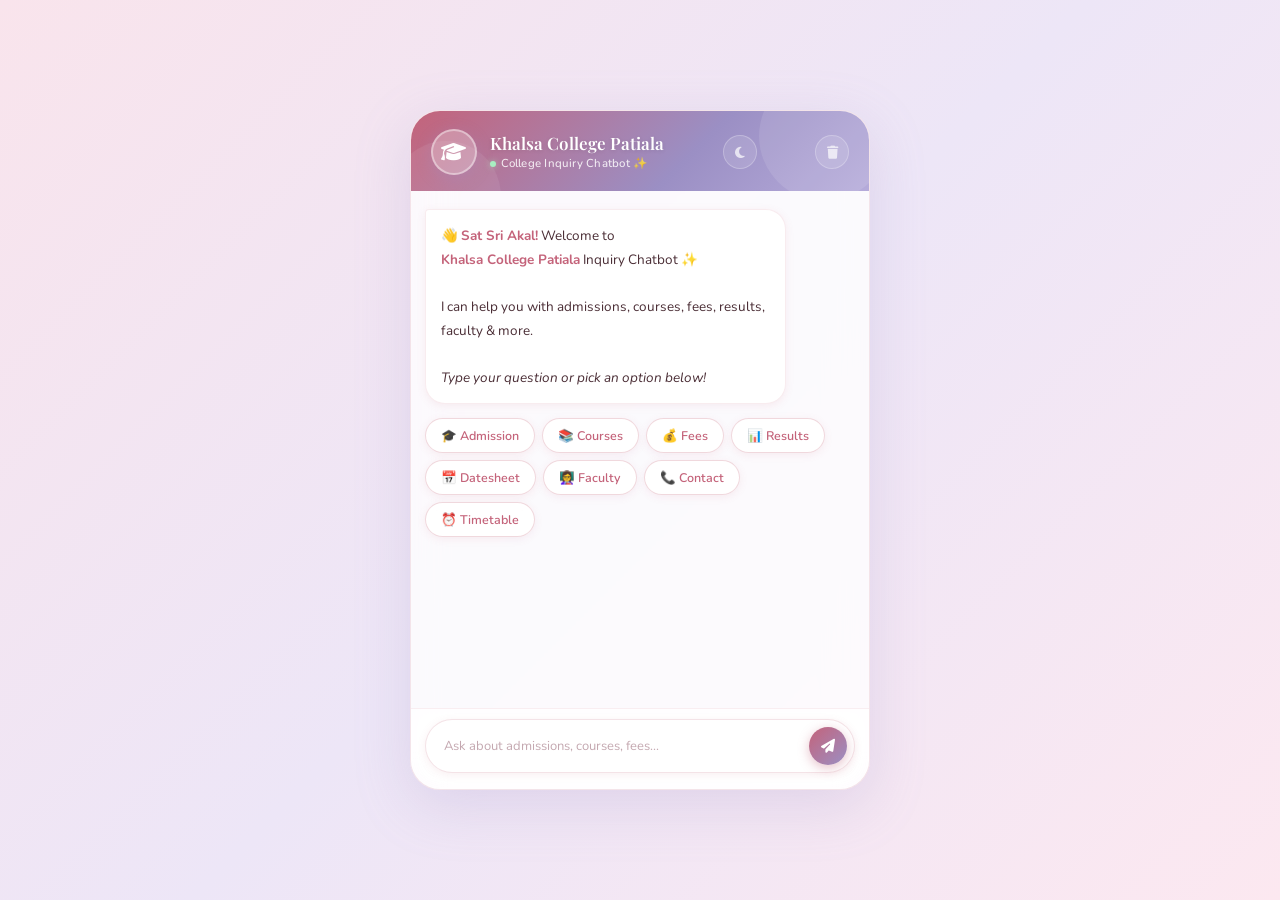
==== index.html @ 24ce04dc "Add files via upload" ====
<!DOCTYPE html>
<html lang="en">
<head>
    <meta charset="UTF-8">
    <meta name="viewport" content="width=device-width, initial-scale=1.0">
    <title>Khalsa College Patiala - Inquiry Chatbot</title>
    <link href="https://cdnjs.cloudflare.com/ajax/libs/font-awesome/6.4.0/css/all.min.css" rel="stylesheet">
    <link rel="stylesheet" href="style.css">
</head>
<body>

    <div class="chat-container" id="chatContainer">

        <!-- Header -->
        <div class="chat-header">
            <div class="header-content">
                <div class="header-icon-wrap">
                    <i class="fas fa-graduation-cap"></i>
                </div>
                <div>
                    <h1>Khalsa College Patiala</h1>
                    <p>College Inquiry Chatbot ✨</p>
                </div>
            </div>
            <button class="clear-btn" onclick="clearChat()" title="Clear Chat">
                <i class="fas fa-trash"></i>
            </button>
        </div>

        <!-- Messages -->
        <div class="chat-messages" id="chatMessages"></div>

        <!-- Input -->
        <div class="chat-input-container">
            <div class="input-wrapper">
                <input
                    type="text"
                    class="chat-input"
                    id="chatInput"
                    placeholder="Ask about admissions, courses, fees..."
                    onkeypress="handleKeyPress(event)"
                    autocomplete="off"
                />
                <button class="send-btn" onclick="sendMessage()">
                    <i class="fas fa-paper-plane"></i>
                </button>
            </div>
        </div>

    </div>

    <script src="script.js"></script>
</body>
</html>
---- style.css ----
/* ============================================================
   Khalsa College Patiala — Inquiry Chatbot
   Theme: Soft Bloom · Rose Gold × Lavender × Blush
   style.css
   ============================================================ */

@import url('https://fonts.googleapis.com/css2?family=Playfair+Display:wght@400;500;600&family=Nunito:wght@300;400;500;600;700&display=swap');

*, *::before, *::after {
    box-sizing: border-box;
    margin: 0;
    padding: 0;
}

:root {
    --rose:          #C4637A;
    --rose-mid:      #D4788E;
    --rose-light:    #E8A0B0;
    --rose-pale:     #F7D6DF;
    --lavender:      #9B8FC4;
    --lavender-mid:  #B5ABDA;
    --lavender-pale: #EDE9F7;
    --blush:         #FDF0F3;
    --blush-mid:     #FAE2E8;
    --blush-dark:    #F2CDD5;
    --white:         #FFFFFF;
    --text-main:     #4A2D35;
    --text-muted:    #9A7A84;
    --text-light:    #C4A8B0;

    --radius-sm:   8px;
    --radius-md:   14px;
    --radius-lg:   20px;
    --radius-xl:   30px;
    --radius-pill: 999px;

    --shadow-sm:   0 2px 8px rgba(196,99,122,0.10);
    --shadow-md:   0 6px 24px rgba(196,99,122,0.16);
    --shadow-lg:   0 16px 56px rgba(155,143,196,0.22);

    --font-serif: 'Playfair Display', Georgia, serif;
    --font-sans:  'Nunito', system-ui, sans-serif;
    --transition: all 0.22s cubic-bezier(0.4, 0, 0.2, 1);
}

/* ── Body & Background ── */
html, body {
    height: 100%;
    font-family: var(--font-sans);
    background: linear-gradient(135deg, #F9E4EC 0%, #EDE6F7 50%, #FCE8F0 100%);
    background-attachment: fixed;
    display: flex;
    align-items: center;
    justify-content: center;
    min-height: 100vh;
    padding: 16px;
}

/* ── Chat Container ── */
.chat-container {
    width: 100%;
    max-width: 460px;
    height: 680px;
    max-height: 94vh;
    background: rgba(255,255,255,0.78);
    backdrop-filter: blur(20px);
    -webkit-backdrop-filter: blur(20px);
    border-radius: var(--radius-xl);
    border: 1.5px solid rgba(196,99,122,0.15);
    box-shadow: var(--shadow-lg), inset 0 1px 0 rgba(255,255,255,0.9);
    display: flex;
    flex-direction: column;
    overflow: hidden;
    position: relative;
    z-index: 1;
}

/* ── Header ── */
.chat-header {
    background: linear-gradient(135deg, #C4637A 0%, #9B8FC4 60%, #B5ABDA 100%);
    padding: 18px 20px 16px;
    display: flex;
    align-items: center;
    justify-content: space-between;
    flex-shrink: 0;
    position: relative;
    overflow: hidden;
}

.chat-header::before {
    content: '';
    position: absolute;
    top: -40px; right: -20px;
    width: 130px; height: 130px;
    border-radius: 50%;
    background: rgba(255,255,255,0.10);
    pointer-events: none;
}

.chat-header::after {
    content: '';
    position: absolute;
    bottom: -60px; left: -20px;
    width: 110px; height: 110px;
    border-radius: 50%;
    background: rgba(255,255,255,0.07);
    pointer-events: none;
}

.header-content {
    display: flex;
    align-items: center;
    gap: 13px;
    position: relative;
    z-index: 1;
}

.header-icon-wrap {
    width: 46px;
    height: 46px;
    border-radius: 50%;
    background: rgba(255,255,255,0.25);
    border: 2px solid rgba(255,255,255,0.4);
    display: flex;
    align-items: center;
    justify-content: center;
    flex-shrink: 0;
    box-shadow: 0 4px 16px rgba(155,143,196,0.3);
}

.header-icon-wrap .fas {
    font-size: 20px;
    color: #fff;
}

.header-content h1 {
    font-family: var(--font-serif);
    font-size: 17px;
    font-weight: 600;
    color: #fff;
    line-height: 1.2;
    text-shadow: 0 1px 4px rgba(0,0,0,0.1);
}

.header-content p {
    font-size: 11.5px;
    font-weight: 500;
    color: rgba(255,255,255,0.85);
    margin-top: 2px;
    letter-spacing: 0.02em;
    position: relative;
    z-index: 1;
}

/* Online dot */
.header-content p::before {
    content: '';
    display: inline-block;
    width: 6px;
    height: 6px;
    border-radius: 50%;
    background: #A8EEC1;
    margin-right: 5px;
    vertical-align: middle;
    animation: pulse-dot 2s ease-in-out infinite;
    box-shadow: 0 0 6px rgba(168,238,193,0.6);
}

@keyframes pulse-dot {
    0%, 100% { opacity: 1; transform: scale(1); }
    50%       { opacity: 0.65; transform: scale(0.8); }
}

.clear-btn {
    width: 34px;
    height: 34px;
    border-radius: 50%;
    border: 1.5px solid rgba(255,255,255,0.25);
    background: rgba(255,255,255,0.12);
    color: rgba(255,255,255,0.7);
    cursor: pointer;
    display: flex;
    align-items: center;
    justify-content: center;
    font-size: 13px;
    transition: var(--transition);
    position: relative;
    z-index: 1;
}

.clear-btn:hover {
    background: rgba(255,255,255,0.22);
    color: #fff;
    border-color: rgba(255,255,255,0.5);
}

/* ── Messages Area ── */
.chat-messages {
    flex: 1;
    overflow-y: auto;
    padding: 18px 14px 8px;
    display: flex;
    flex-direction: column;
    gap: 10px;
    scroll-behavior: smooth;
}

.chat-messages::-webkit-scrollbar { width: 4px; }
.chat-messages::-webkit-scrollbar-track { background: transparent; }
.chat-messages::-webkit-scrollbar-thumb {
    background: var(--blush-dark);
    border-radius: var(--radius-pill);
}

/* ── Message Bubbles ── */
.message {
    display: flex;
    animation: pop-in 0.3s cubic-bezier(0.34, 1.56, 0.64, 1) both;
}

@keyframes pop-in {
    from { opacity: 0; transform: translateY(12px) scale(0.95); }
    to   { opacity: 1; transform: translateY(0) scale(1); }
}

.bot-message  { justify-content: flex-start; }
.user-message { justify-content: flex-end; }

.message-content {
    max-width: 84%;
    padding: 12px 15px;
    font-size: 13.5px;
    line-height: 1.75;
    position: relative;
}

/* Bot bubble */
.bot-message .message-content {
    background: var(--white);
    color: var(--text-main);
    border: 1px solid rgba(196,99,122,0.12);
    border-radius: 4px var(--radius-lg) var(--radius-lg) var(--radius-lg);
    box-shadow: var(--shadow-sm);
}

/* User bubble */
.user-message .message-content {
    background: linear-gradient(135deg, var(--rose) 0%, var(--lavender) 100%);
    color: #fff;
    border-radius: var(--radius-lg) var(--radius-lg) 4px var(--radius-lg);
    box-shadow: 0 4px 16px rgba(196,99,122,0.3);
}

/* ── Response Card Variants ── */
.resp-card {
    border-radius: var(--radius-md);
    padding: 2px 0;
}


.resp-card.success-msg strong {
    color: #2E7D5E;
}

.resp-card.error-msg strong {
    color: var(--rose);
}

/* Links */
.message-content a {
    color: var(--rose);
    text-decoration: none;
    font-weight: 600;
    border-bottom: 1.5px dotted rgba(196,99,122,0.4);
    transition: var(--transition);
}

.message-content a:hover {
    color: var(--lavender);
    border-bottom-style: solid;
}

/* Bold text */
.message-content strong {
    font-weight: 700;
    color: var(--rose);
}

.user-message .message-content strong { color: #fff; }
.user-message .message-content a      { color: #fff; border-bottom-color: rgba(255,255,255,0.5); }

/* ── Typing Indicator ── */
.typing-indicator {
    display: flex;
    align-items: center;
    gap: 8px;
    padding: 12px 16px;
    background: var(--white);
    border: 1px solid rgba(196,99,122,0.12);
    border-radius: 4px var(--radius-lg) var(--radius-lg) var(--radius-lg);
    width: fit-content;
    box-shadow: var(--shadow-sm);
}

.typing-bot-name {
    font-size: 12px;
    font-weight: 600;
    color: var(--text-muted);
}

.typing-dots {
    display: flex;
    gap: 4px;
    align-items: center;
}

.typing-dots span {
    width: 6px;
    height: 6px;
    border-radius: 50%;
    background: linear-gradient(135deg, var(--rose) 0%, var(--lavender) 100%);
    animation: bounce-dot 1.2s ease-in-out infinite;
}

.typing-dots span:nth-child(2) { animation-delay: 0.2s; }
.typing-dots span:nth-child(3) { animation-delay: 0.4s; }

@keyframes bounce-dot {
    0%, 60%, 100% { transform: translateY(0); opacity: 0.5; }
    30%            { transform: translateY(-5px); opacity: 1; }
}

/* ── Quick Replies ── */
.quick-replies-container {
    animation: fade-up 0.28s ease both;
    animation-delay: 0.1s;
}

@keyframes fade-up {
    from { opacity: 0; transform: translateY(8px); }
    to   { opacity: 1; transform: translateY(0); }
}

.quick-replies {
    display: flex;
    flex-wrap: wrap;
    gap: 7px;
    padding: 4px 0 8px;
}

.quick-reply-btn {
    display: inline-flex;
    align-items: center;
    gap: 5px;
    padding: 8px 15px;
    border-radius: var(--radius-pill);
    border: 1.5px solid rgba(196,99,122,0.25);
    background: rgba(255,255,255,0.88);
    color: var(--rose);
    font-family: var(--font-sans);
    font-size: 12.5px;
    font-weight: 600;
    cursor: pointer;
    transition: var(--transition);
    white-space: nowrap;
    box-shadow: var(--shadow-sm);
    backdrop-filter: blur(6px);
}

.quick-reply-btn:hover {
    background: linear-gradient(135deg, var(--rose) 0%, var(--lavender) 100%);
    color: #fff;
    border-color: transparent;
    transform: translateY(-2px);
    box-shadow: 0 6px 18px rgba(196,99,122,0.32);
}

.quick-reply-btn:active {
    transform: translateY(0) scale(0.97);
}

/* ── Input Area ── */
.chat-input-container {
    padding: 10px 14px 16px;
    background: rgba(255,255,255,0.65);
    border-top: 1px solid rgba(196,99,122,0.10);
    backdrop-filter: blur(10px);
    flex-shrink: 0;
}

.input-wrapper {
    display: flex;
    align-items: center;
    gap: 10px;
    background: var(--white);
    border: 1.5px solid rgba(196,99,122,0.18);
    border-radius: var(--radius-pill);
    padding: 7px 7px 7px 18px;
    transition: var(--transition);
    box-shadow: var(--shadow-sm);
}

.input-wrapper:focus-within {
    border-color: var(--rose-light);
    box-shadow: 0 0 0 3px rgba(196,99,122,0.10), var(--shadow-sm);
}

.chat-input {
    flex: 1;
    border: none;
    outline: none;
    background: transparent;
    font-family: var(--font-sans);
    font-size: 13.5px;
    font-weight: 400;
    color: var(--text-main);
    line-height: 1.5;
}

.chat-input::placeholder {
    color: var(--text-light);
    font-size: 13px;
}

.send-btn {
    width: 38px;
    height: 38px;
    border-radius: 50%;
    border: none;
    background: linear-gradient(135deg, var(--rose) 0%, var(--lavender) 100%);
    color: #fff;
    font-size: 14px;
    cursor: pointer;
    display: flex;
    align-items: center;
    justify-content: center;
    transition: var(--transition);
    flex-shrink: 0;
    box-shadow: 0 3px 12px rgba(196,99,122,0.4);
}

.send-btn:hover {
    transform: scale(1.1) rotate(-5deg);
    box-shadow: 0 6px 20px rgba(196,99,122,0.5);
}

.send-btn:active {
    transform: scale(0.95) rotate(0deg);
}

/* ── Responsive ── */
@media (max-width: 500px) {
    body {
        padding: 0;
        align-items: flex-end;
    }
    .chat-container {
        max-width: 100%;
        height: 100svh;
        max-height: 100svh;
        border-radius: var(--radius-xl) var(--radius-xl) 0 0;
    }
}

/* ── DARK MODE ── */
body.dark-mode {
  background: linear-gradient(135deg, #2A1A20 0%, #1E1830 50%, #281A24 100%);
}
body.dark-mode .chat-container {
  background: rgba(35,22,28,0.92);
  border-color: rgba(196,99,122,0.25);
}
body.dark-mode .bot-message .message-content {
  background: #2E1E26;
  color: #F0D8DF;
  border-color: rgba(196,99,122,0.2);
}
body.dark-mode .chat-messages::-webkit-scrollbar-thumb { background: #4A2D35; }
body.dark-mode .quick-reply-btn {
  background: rgba(46,30,38,0.9);
  color: #E8A0B0;
  border-color: rgba(196,99,122,0.3);
}
body.dark-mode .quick-reply-btn:hover {
  background: linear-gradient(135deg, var(--rose) 0%, var(--lavender) 100%);
  color: #fff;
}
body.dark-mode .chat-input-container { background: rgba(30,18,24,0.7); }
body.dark-mode .input-wrapper {
  background: #2E1E26;
  border-color: rgba(196,99,122,0.25);
}
body.dark-mode .chat-input { color: #F0D8DF; }
body.dark-mode .chat-input::placeholder { color: #6B4A55; }
body.dark-mode .message-content a { color: var(--rose-light); }
body.dark-mode .message-content strong { color: var(--rose-light); }

/* ── FEEDBACK STARS ── */
.feedback-container {
  animation: fade-up 0.28s ease both;
  padding: 2px 0 6px;
}
.feedback-card {
  display: inline-flex;
  align-items: center;
  gap: 10px;
  background: var(--white);
  border: 1px solid rgba(196,99,122,0.15);
  border-radius: var(--radius-pill);
  padding: 8px 16px;
  box-shadow: var(--shadow-sm);
}
body.dark-mode .feedback-card {
  background: #2E1E26;
  border-color: rgba(196,99,122,0.25);
}
.feedback-label {
  font-size: 12.5px;
  color: var(--text-muted);
  font-weight: 600;
}
.stars { display: flex; gap: 3px; }
.star {
  font-size: 18px;
  cursor: pointer;
  color: var(--blush-dark);
  transition: var(--transition);
  line-height: 1;
}
.star:hover, .star.active { color: #F4B942; transform: scale(1.2); }
.feedback-skip {
  font-size: 11.5px;
  color: var(--text-light);
  cursor: pointer;
  text-decoration: underline;
  text-underline-offset: 2px;
}
.feedback-skip:hover { color: var(--rose); }
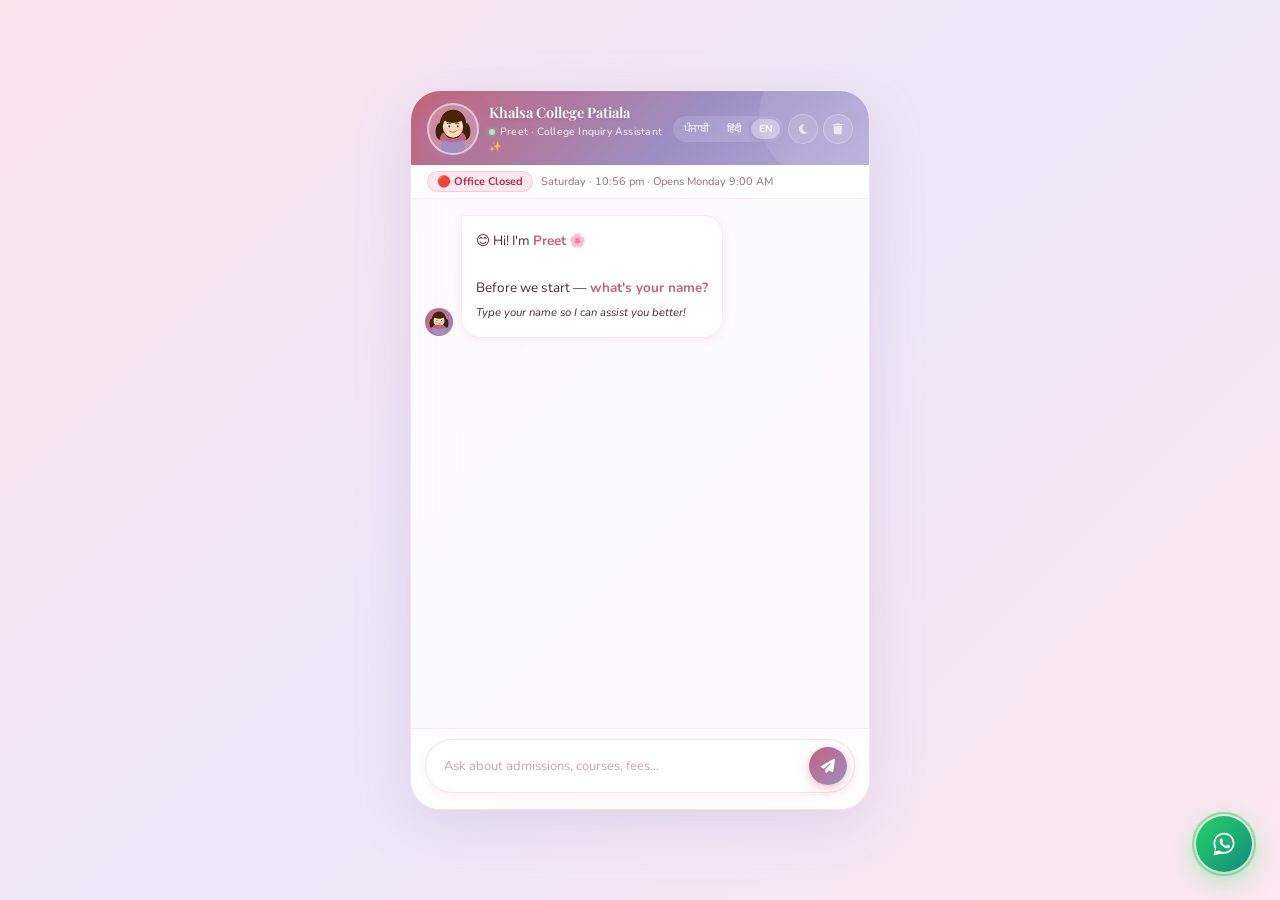
==== commit 7315b48c: "Update index.html" ====
--- a/index.html
+++ b/index.html
@@ -11,26 +11,84 @@
 
     <div class="chat-container" id="chatContainer">
 
-        <!-- Header -->
+        <!-- ── Header ── -->
         <div class="chat-header">
+
+            <!-- Left: Avatar + Title -->
             <div class="header-content">
-                <div class="header-icon-wrap">
-                    <i class="fas fa-graduation-cap"></i>
+                <!-- Animated Girl Avatar -->
+                <div class="avatar-wrap" id="headerAvatar">
+                    <svg class="girl-avatar" viewBox="0 0 80 80" xmlns="http://www.w3.org/2000/svg">
+                        <!-- Hair back -->
+                        <ellipse cx="40" cy="32" rx="22" ry="24" fill="#3D1F0A"/>
+                        <!-- Hair sides flowing -->
+                        <ellipse cx="18" cy="44" rx="7" ry="14" fill="#3D1F0A"/>
+                        <ellipse cx="62" cy="44" rx="7" ry="14" fill="#3D1F0A"/>
+                        <!-- Face -->
+                        <ellipse cx="40" cy="36" rx="17" ry="18" fill="#FDDBB4"/>
+                        <!-- Hair top / fringe -->
+                        <ellipse cx="40" cy="20" rx="18" ry="10" fill="#4A2505"/>
+                        <path d="M24 24 Q28 14 40 13 Q52 14 56 24 Q50 18 40 18 Q30 18 24 24Z" fill="#4A2505"/>
+                        <!-- Eyes -->
+                        <ellipse cx="33" cy="35" rx="3" ry="3.2" fill="#fff"/>
+                        <ellipse cx="47" cy="35" rx="3" ry="3.2" fill="#fff"/>
+                        <circle cx="33.8" cy="35.5" r="1.8" fill="#3D1F0A" class="eye-l"/>
+                        <circle cx="47.8" cy="35.5" r="1.8" fill="#3D1F0A" class="eye-r"/>
+                        <!-- Eye shine -->
+                        <circle cx="34.5" cy="34.5" r="0.6" fill="white"/>
+                        <circle cx="48.5" cy="34.5" r="0.6" fill="white"/>
+                        <!-- Eyebrows -->
+                        <path d="M30 31 Q33 29.5 36 31" stroke="#3D1F0A" stroke-width="1.3" fill="none" stroke-linecap="round"/>
+                        <path d="M44 31 Q47 29.5 50 31" stroke="#3D1F0A" stroke-width="1.3" fill="none" stroke-linecap="round"/>
+                        <!-- Nose -->
+                        <path d="M39 38 Q40 40 41 38" stroke="#E8A87C" stroke-width="1" fill="none" stroke-linecap="round"/>
+                        <!-- Smile -->
+                        <path d="M34 43 Q40 48 46 43" stroke="#C4637A" stroke-width="1.6" fill="none" stroke-linecap="round" class="smile"/>
+                        <!-- Cheeks blush -->
+                        <ellipse cx="28" cy="41" rx="4" ry="2.5" fill="rgba(232,160,176,0.45)"/>
+                        <ellipse cx="52" cy="41" rx="4" ry="2.5" fill="rgba(232,160,176,0.45)"/>
+                        <!-- Dupatta/scarf -->
+                        <path d="M18 56 Q20 48 25 46 Q32 58 40 58 Q48 58 55 46 Q60 48 62 56 Q56 70 40 72 Q24 70 18 56Z" fill="#C4637A"/>
+                        <path d="M25 46 Q32 54 40 54 Q48 54 55 46" stroke="rgba(255,255,255,0.3)" stroke-width="1" fill="none"/>
+                        <!-- Kurta -->
+                        <path d="M22 58 Q20 68 20 80 L60 80 Q60 68 58 58 Q50 62 40 62 Q30 62 22 58Z" fill="#9B8FC4"/>
+                        <!-- Dupatta detail dots -->
+                        <circle cx="32" cy="50" r="1" fill="rgba(255,255,255,0.4)"/>
+                        <circle cx="40" cy="52" r="1" fill="rgba(255,255,255,0.4)"/>
+                        <circle cx="48" cy="50" r="1" fill="rgba(255,255,255,0.4)"/>
+                    </svg>
+                    <!-- Blink overlay -->
+                    <div class="avatar-blink"></div>
                 </div>
                 <div>
                     <h1>Khalsa College Patiala</h1>
-                    <p>College Inquiry Chatbot ✨</p>
+                    <p>Preet · College Inquiry Assistant ✨</p>
                 </div>
             </div>
-            <button class="clear-btn" onclick="clearChat()" title="Clear Chat">
-                <i class="fas fa-trash"></i>
-            </button>
+
+            <!-- Right: Lang Toggle + Dark Mode + Clear -->
+            <div class="header-actions">
+                <div class="lang-toggle" id="langToggle">
+                    <button class="lang-btn" data-lang="pa" onclick="setLanguage('pa')" title="Punjabi">ਪੰਜਾਬੀ</button>
+                    <button class="lang-btn" data-lang="hi" onclick="setLanguage('hi')" title="Hindi">हिंदी</button>
+                    <button class="lang-btn active" data-lang="en" onclick="setLanguage('en')" title="English">EN</button>
+                </div>
+                <button class="clear-btn" id="dark-toggle" onclick="toggleDarkMode()" title="Toggle Dark Mode">
+                    <i class="fas fa-moon"></i>
+                </button>
+                <button class="clear-btn" onclick="clearChat()" title="Clear Chat">
+                    <i class="fas fa-trash"></i>
+                </button>
+            </div>
         </div>
 
-        <!-- Messages -->
+        <!-- ── Office Status Bar ── -->
+        <div id="office-status-bar" class="office-status-bar"></div>
+
+        <!-- ── Messages ── -->
         <div class="chat-messages" id="chatMessages"></div>
 
-        <!-- Input -->
+        <!-- ── Input ── -->
         <div class="chat-input-container">
             <div class="input-wrapper">
                 <input
@@ -49,6 +107,17 @@
 
     </div>
 
+    <!-- ── WhatsApp Floating Button ── -->
+    <a  id="whatsapp-float"
+        href="https://wa.me/911752215835?text=Hello%2C%20I%20have%20an%20inquiry%20about%20Khalsa%20College%20Patiala"
+        target="_blank"
+        rel="noopener noreferrer"
+        title="Chat on WhatsApp">
+        <svg viewBox="0 0 32 32" xmlns="http://www.w3.org/2000/svg" width="28" height="28" fill="white">
+            <path d="M16 3C9.373 3 4 8.373 4 15c0 2.385.668 4.61 1.832 6.5L4 29l7.75-1.812A11.93 11.93 0 0 0 16 27c6.627 0 12-5.373 12-12S22.627 3 16 3zm0 2c5.523 0 10 4.477 10 10s-4.477 10-10 10a9.93 9.93 0 0 1-5.031-1.363l-.363-.219-4.594 1.074 1.094-4.5-.234-.375A9.93 9.93 0 0 1 6 15c0-5.523 4.477-10 10-10zm-3.188 5c-.199 0-.52.074-.793.367-.273.293-1.043 1.02-1.043 2.484 0 1.465 1.066 2.883 1.215 3.082.148.199 2.074 3.168 5.031 4.316.703.242 1.25.387 1.676.496.703.18 1.344.154 1.851.094.563-.066 1.734-.711 1.98-1.398.247-.688.247-1.277.173-1.398-.074-.121-.273-.195-.57-.34-.3-.148-1.762-.867-2.035-.965-.273-.098-.473-.148-.672.148-.2.293-.773.965-.945 1.164-.172.199-.348.223-.645.074-.3-.148-1.262-.465-2.406-1.484-.887-.793-1.484-1.77-1.657-2.07-.172-.297-.018-.457.129-.605.133-.133.297-.348.445-.52.148-.172.199-.298.297-.496.098-.199.05-.371-.025-.52-.074-.148-.672-1.617-.92-2.21-.242-.578-.489-.5-.672-.51a12.47 12.47 0 0 0-.57-.01z"/>
+        </svg>
+    </a>
+
     <script src="script.js"></script>
 </body>
-</html>+</html>
--- a/style.css
+++ b/style.css
@@ -1,538 +1,284 @@
 /* ============================================================
-   Khalsa College Patiala — Inquiry Chatbot
-   Theme: Soft Bloom · Rose Gold × Lavender × Blush
-   style.css
+   Khalsa College Patiala — Chatbot  style.css v4.0
    ============================================================ */
 
 @import url('https://fonts.googleapis.com/css2?family=Playfair+Display:wght@400;500;600&family=Nunito:wght@300;400;500;600;700&display=swap');
 
-*, *::before, *::after {
-    box-sizing: border-box;
-    margin: 0;
-    padding: 0;
-}
-
-:root {
-    --rose:          #C4637A;
-    --rose-mid:      #D4788E;
-    --rose-light:    #E8A0B0;
-    --rose-pale:     #F7D6DF;
-    --lavender:      #9B8FC4;
-    --lavender-mid:  #B5ABDA;
-    --lavender-pale: #EDE9F7;
-    --blush:         #FDF0F3;
-    --blush-mid:     #FAE2E8;
-    --blush-dark:    #F2CDD5;
-    --white:         #FFFFFF;
-    --text-main:     #4A2D35;
-    --text-muted:    #9A7A84;
-    --text-light:    #C4A8B0;
-
-    --radius-sm:   8px;
-    --radius-md:   14px;
-    --radius-lg:   20px;
-    --radius-xl:   30px;
-    --radius-pill: 999px;
-
-    --shadow-sm:   0 2px 8px rgba(196,99,122,0.10);
-    --shadow-md:   0 6px 24px rgba(196,99,122,0.16);
-    --shadow-lg:   0 16px 56px rgba(155,143,196,0.22);
-
-    --font-serif: 'Playfair Display', Georgia, serif;
-    --font-sans:  'Nunito', system-ui, sans-serif;
-    --transition: all 0.22s cubic-bezier(0.4, 0, 0.2, 1);
-}
-
-/* ── Body & Background ── */
-html, body {
-    height: 100%;
-    font-family: var(--font-sans);
-    background: linear-gradient(135deg, #F9E4EC 0%, #EDE6F7 50%, #FCE8F0 100%);
-    background-attachment: fixed;
-    display: flex;
-    align-items: center;
-    justify-content: center;
-    min-height: 100vh;
-    padding: 16px;
-}
-
-/* ── Chat Container ── */
-.chat-container {
-    width: 100%;
-    max-width: 460px;
-    height: 680px;
-    max-height: 94vh;
-    background: rgba(255,255,255,0.78);
-    backdrop-filter: blur(20px);
-    -webkit-backdrop-filter: blur(20px);
-    border-radius: var(--radius-xl);
-    border: 1.5px solid rgba(196,99,122,0.15);
-    box-shadow: var(--shadow-lg), inset 0 1px 0 rgba(255,255,255,0.9);
-    display: flex;
-    flex-direction: column;
-    overflow: hidden;
-    position: relative;
-    z-index: 1;
+*,*::before,*::after{box-sizing:border-box;margin:0;padding:0}
+
+:root{
+    --rose:#C4637A; --rose-mid:#D4788E; --rose-light:#E8A0B0; --rose-pale:#F7D6DF;
+    --lavender:#9B8FC4; --lavender-mid:#B5ABDA; --lavender-pale:#EDE9F7;
+    --blush:#FDF0F3; --blush-mid:#FAE2E8; --blush-dark:#F2CDD5;
+    --white:#FFFFFF; --text-main:#4A2D35; --text-muted:#9A7A84; --text-light:#C4A8B0;
+    --green-soft:#2E7D5E; --green-bg:#E8F5EF;
+    --wa-green:#25D366; --wa-dark:#128C7E;
+    --ai-gold:#C47A1E; --ai-gold-bg:#FEF3E0;
+    --radius-sm:8px; --radius-md:14px; --radius-lg:20px; --radius-xl:30px; --radius-pill:999px;
+    --shadow-sm:0 2px 8px rgba(196,99,122,.10);
+    --shadow-md:0 6px 24px rgba(196,99,122,.16);
+    --shadow-lg:0 16px 56px rgba(155,143,196,.22);
+    --shadow-wa:0 8px 28px rgba(37,211,102,.40);
+    --font-serif:'Playfair Display',Georgia,serif;
+    --font-sans:'Nunito',system-ui,sans-serif;
+    --transition:all 0.22s cubic-bezier(.4,0,.2,1);
+}
+
+html,body{
+    height:100%; font-family:var(--font-sans);
+    background:linear-gradient(135deg,#F9E4EC 0%,#EDE6F7 50%,#FCE8F0 100%);
+    background-attachment:fixed;
+    display:flex; align-items:center; justify-content:center;
+    min-height:100vh; padding:16px;
+}
+
+.chat-container{
+    width:100%; max-width:460px; height:720px; max-height:94vh;
+    background:rgba(255,255,255,.78);
+    backdrop-filter:blur(20px); -webkit-backdrop-filter:blur(20px);
+    border-radius:var(--radius-xl);
+    border:1.5px solid rgba(196,99,122,.15);
+    box-shadow:var(--shadow-lg),inset 0 1px 0 rgba(255,255,255,.9);
+    display:flex; flex-direction:column; overflow:hidden;
+    position:relative; z-index:1;
 }
 
 /* ── Header ── */
-.chat-header {
-    background: linear-gradient(135deg, #C4637A 0%, #9B8FC4 60%, #B5ABDA 100%);
-    padding: 18px 20px 16px;
-    display: flex;
-    align-items: center;
-    justify-content: space-between;
-    flex-shrink: 0;
-    position: relative;
-    overflow: hidden;
-}
-
-.chat-header::before {
-    content: '';
-    position: absolute;
-    top: -40px; right: -20px;
-    width: 130px; height: 130px;
-    border-radius: 50%;
-    background: rgba(255,255,255,0.10);
-    pointer-events: none;
-}
-
-.chat-header::after {
-    content: '';
-    position: absolute;
-    bottom: -60px; left: -20px;
-    width: 110px; height: 110px;
-    border-radius: 50%;
-    background: rgba(255,255,255,0.07);
-    pointer-events: none;
-}
-
-.header-content {
-    display: flex;
-    align-items: center;
-    gap: 13px;
-    position: relative;
-    z-index: 1;
-}
-
-.header-icon-wrap {
-    width: 46px;
-    height: 46px;
-    border-radius: 50%;
-    background: rgba(255,255,255,0.25);
-    border: 2px solid rgba(255,255,255,0.4);
-    display: flex;
-    align-items: center;
-    justify-content: center;
-    flex-shrink: 0;
-    box-shadow: 0 4px 16px rgba(155,143,196,0.3);
-}
-
-.header-icon-wrap .fas {
-    font-size: 20px;
-    color: #fff;
-}
-
-.header-content h1 {
-    font-family: var(--font-serif);
-    font-size: 17px;
-    font-weight: 600;
-    color: #fff;
-    line-height: 1.2;
-    text-shadow: 0 1px 4px rgba(0,0,0,0.1);
-}
-
-.header-content p {
-    font-size: 11.5px;
-    font-weight: 500;
-    color: rgba(255,255,255,0.85);
-    margin-top: 2px;
-    letter-spacing: 0.02em;
-    position: relative;
-    z-index: 1;
-}
-
-/* Online dot */
-.header-content p::before {
-    content: '';
-    display: inline-block;
-    width: 6px;
-    height: 6px;
-    border-radius: 50%;
-    background: #A8EEC1;
-    margin-right: 5px;
-    vertical-align: middle;
-    animation: pulse-dot 2s ease-in-out infinite;
-    box-shadow: 0 0 6px rgba(168,238,193,0.6);
-}
-
-@keyframes pulse-dot {
-    0%, 100% { opacity: 1; transform: scale(1); }
-    50%       { opacity: 0.65; transform: scale(0.8); }
-}
-
-.clear-btn {
-    width: 34px;
-    height: 34px;
-    border-radius: 50%;
-    border: 1.5px solid rgba(255,255,255,0.25);
-    background: rgba(255,255,255,0.12);
-    color: rgba(255,255,255,0.7);
-    cursor: pointer;
-    display: flex;
-    align-items: center;
-    justify-content: center;
-    font-size: 13px;
-    transition: var(--transition);
-    position: relative;
-    z-index: 1;
-}
-
-.clear-btn:hover {
-    background: rgba(255,255,255,0.22);
-    color: #fff;
-    border-color: rgba(255,255,255,0.5);
-}
-
-/* ── Messages Area ── */
-.chat-messages {
-    flex: 1;
-    overflow-y: auto;
-    padding: 18px 14px 8px;
-    display: flex;
-    flex-direction: column;
-    gap: 10px;
-    scroll-behavior: smooth;
-}
-
-.chat-messages::-webkit-scrollbar { width: 4px; }
-.chat-messages::-webkit-scrollbar-track { background: transparent; }
-.chat-messages::-webkit-scrollbar-thumb {
-    background: var(--blush-dark);
-    border-radius: var(--radius-pill);
-}
-
-/* ── Message Bubbles ── */
-.message {
-    display: flex;
-    animation: pop-in 0.3s cubic-bezier(0.34, 1.56, 0.64, 1) both;
-}
-
-@keyframes pop-in {
-    from { opacity: 0; transform: translateY(12px) scale(0.95); }
-    to   { opacity: 1; transform: translateY(0) scale(1); }
-}
-
-.bot-message  { justify-content: flex-start; }
-.user-message { justify-content: flex-end; }
-
-.message-content {
-    max-width: 84%;
-    padding: 12px 15px;
-    font-size: 13.5px;
-    line-height: 1.75;
-    position: relative;
-}
-
-/* Bot bubble */
-.bot-message .message-content {
-    background: var(--white);
-    color: var(--text-main);
-    border: 1px solid rgba(196,99,122,0.12);
-    border-radius: 4px var(--radius-lg) var(--radius-lg) var(--radius-lg);
-    box-shadow: var(--shadow-sm);
-}
-
-/* User bubble */
-.user-message .message-content {
-    background: linear-gradient(135deg, var(--rose) 0%, var(--lavender) 100%);
-    color: #fff;
-    border-radius: var(--radius-lg) var(--radius-lg) 4px var(--radius-lg);
-    box-shadow: 0 4px 16px rgba(196,99,122,0.3);
-}
-
-/* ── Response Card Variants ── */
-.resp-card {
-    border-radius: var(--radius-md);
-    padding: 2px 0;
-}
-
-
-.resp-card.success-msg strong {
-    color: #2E7D5E;
-}
-
-.resp-card.error-msg strong {
-    color: var(--rose);
-}
-
-/* Links */
-.message-content a {
-    color: var(--rose);
-    text-decoration: none;
-    font-weight: 600;
-    border-bottom: 1.5px dotted rgba(196,99,122,0.4);
-    transition: var(--transition);
-}
-
-.message-content a:hover {
-    color: var(--lavender);
-    border-bottom-style: solid;
-}
-
-/* Bold text */
-.message-content strong {
-    font-weight: 700;
-    color: var(--rose);
-}
-
-.user-message .message-content strong { color: #fff; }
-.user-message .message-content a      { color: #fff; border-bottom-color: rgba(255,255,255,0.5); }
-
-/* ── Typing Indicator ── */
-.typing-indicator {
-    display: flex;
-    align-items: center;
-    gap: 8px;
-    padding: 12px 16px;
-    background: var(--white);
-    border: 1px solid rgba(196,99,122,0.12);
-    border-radius: 4px var(--radius-lg) var(--radius-lg) var(--radius-lg);
-    width: fit-content;
-    box-shadow: var(--shadow-sm);
-}
-
-.typing-bot-name {
-    font-size: 12px;
-    font-weight: 600;
-    color: var(--text-muted);
-}
-
-.typing-dots {
-    display: flex;
-    gap: 4px;
-    align-items: center;
-}
-
-.typing-dots span {
-    width: 6px;
-    height: 6px;
-    border-radius: 50%;
-    background: linear-gradient(135deg, var(--rose) 0%, var(--lavender) 100%);
-    animation: bounce-dot 1.2s ease-in-out infinite;
-}
-
-.typing-dots span:nth-child(2) { animation-delay: 0.2s; }
-.typing-dots span:nth-child(3) { animation-delay: 0.4s; }
-
-@keyframes bounce-dot {
-    0%, 60%, 100% { transform: translateY(0); opacity: 0.5; }
-    30%            { transform: translateY(-5px); opacity: 1; }
-}
+.chat-header{
+    background:linear-gradient(135deg,#C4637A 0%,#9B8FC4 60%,#B5ABDA 100%);
+    padding:12px 16px 10px;
+    display:flex; align-items:center; justify-content:space-between;
+    flex-shrink:0; position:relative; overflow:hidden; gap:8px;
+}
+.chat-header::before{content:'';position:absolute;top:-40px;right:-20px;width:130px;height:130px;border-radius:50%;background:rgba(255,255,255,.10);pointer-events:none;}
+
+.header-content{display:flex;align-items:center;gap:10px;position:relative;z-index:1;flex:1;min-width:0;}
+.header-content h1{font-family:var(--font-serif);font-size:14.5px;font-weight:600;color:#fff;line-height:1.2;text-shadow:0 1px 4px rgba(0,0,0,.1);white-space:nowrap;overflow:hidden;text-overflow:ellipsis;}
+.header-content p{font-size:10.5px;font-weight:500;color:rgba(255,255,255,.85);margin-top:2px;letter-spacing:.02em;position:relative;}
+.header-content p::before{content:'';display:inline-block;width:6px;height:6px;border-radius:50%;background:#A8EEC1;margin-right:5px;vertical-align:middle;animation:pulse-dot 2s ease-in-out infinite;box-shadow:0 0 6px rgba(168,238,193,.6);}
+
+@keyframes pulse-dot{0%,100%{opacity:1;transform:scale(1)}50%{opacity:.65;transform:scale(.8)}}
+
+/* ── Avatar ── */
+.avatar-wrap{
+    width:52px;height:52px;border-radius:50%;
+    background:rgba(255,255,255,.22);border:2.5px solid rgba(255,255,255,.5);
+    box-shadow:0 4px 18px rgba(155,143,196,.4);
+    display:flex;align-items:center;justify-content:center;
+    flex-shrink:0;overflow:hidden;position:relative;
+    animation:avatar-enter .6s cubic-bezier(.34,1.56,.64,1) both;
+}
+@keyframes avatar-enter{from{transform:scale(0) rotate(-20deg);opacity:0}to{transform:scale(1) rotate(0);opacity:1}}
+.girl-avatar{width:52px;height:52px;}
+.eye-l,.eye-r{transform-origin:center;animation:blink 4s ease-in-out infinite;}
+.eye-r{animation-delay:.05s;}
+@keyframes blink{0%,45%,55%,100%{transform:scaleY(1)}50%{transform:scaleY(.08)}}
+.avatar-wrap.thinking .girl-avatar{animation:avatar-think .6s ease-in-out infinite alternate;}
+@keyframes avatar-think{from{transform:rotate(-4deg)}to{transform:rotate(4deg)}}
+.avatar-wrap.talking .girl-avatar{animation:avatar-talk .25s ease-in-out infinite alternate;}
+@keyframes avatar-talk{from{transform:translateY(0)}to{transform:translateY(-2px)}}
+
+/* ── Header Actions ── */
+.header-actions{display:flex;align-items:center;gap:5px;position:relative;z-index:1;flex-shrink:0;}
+.clear-btn{width:30px;height:30px;border-radius:50%;border:1.5px solid rgba(255,255,255,.25);background:rgba(255,255,255,.12);color:rgba(255,255,255,.7);cursor:pointer;display:flex;align-items:center;justify-content:center;font-size:11px;transition:var(--transition);flex-shrink:0;}
+.clear-btn:hover{background:rgba(255,255,255,.22);color:#fff;border-color:rgba(255,255,255,.5);}
+
+/* ── Language Toggle ── */
+.lang-toggle{display:flex;align-items:center;gap:2px;background:rgba(255,255,255,.14);border-radius:var(--radius-pill);padding:3px;}
+.lang-btn{padding:3px 8px;border-radius:var(--radius-pill);border:none;background:transparent;color:rgba(255,255,255,.72);font-family:var(--font-sans);font-size:10px;font-weight:700;cursor:pointer;transition:var(--transition);white-space:nowrap;}
+.lang-btn:hover{background:rgba(255,255,255,.18);color:#fff;}
+.lang-btn.active{background:rgba(255,255,255,.30);color:#fff;box-shadow:0 1px 6px rgba(0,0,0,.12);}
+
+/* ── Office Status Bar ── */
+.office-status-bar{display:flex;align-items:center;gap:8px;padding:6px 16px;background:rgba(255,255,255,.72);border-bottom:1px solid rgba(196,99,122,.10);font-size:12px;font-weight:600;flex-shrink:0;flex-wrap:wrap;backdrop-filter:blur(8px);animation:slide-down .3s ease both;}
+@keyframes slide-down{from{opacity:0;transform:translateY(-6px)}to{opacity:1;transform:translateY(0)}}
+.status-badge{display:inline-flex;align-items:center;gap:4px;padding:2px 9px;border-radius:var(--radius-pill);font-size:11px;font-weight:700;}
+.status-badge.open{background:var(--green-bg);color:var(--green-soft);border:1px solid rgba(46,125,94,.15);}
+.status-badge.closed{background:#FCE8EE;color:#B03050;border:1px solid rgba(176,48,80,.15);}
+.status-time{font-size:11px;color:var(--text-muted);font-weight:500;}
+
+/* ── Messages ── */
+.chat-messages{flex:1;overflow-y:auto;padding:16px 14px 8px;display:flex;flex-direction:column;gap:10px;scroll-behavior:smooth;}
+.chat-messages::-webkit-scrollbar{width:4px;}
+.chat-messages::-webkit-scrollbar-track{background:transparent;}
+.chat-messages::-webkit-scrollbar-thumb{background:var(--blush-dark);border-radius:var(--radius-pill);}
+
+.message{display:flex;animation:pop-in .3s cubic-bezier(.34,1.56,.64,1) both;gap:8px;}
+@keyframes pop-in{from{opacity:0;transform:translateY(12px) scale(.95)}to{opacity:1;transform:translateY(0) scale(1)}}
+.bot-message{justify-content:flex-start;align-items:flex-end;}
+.user-message{justify-content:flex-end;}
+
+.msg-avatar{width:28px;height:28px;border-radius:50%;flex-shrink:0;overflow:hidden;background:linear-gradient(135deg,var(--rose),var(--lavender));border:1.5px solid rgba(196,99,122,.2);display:flex;align-items:center;justify-content:center;margin-bottom:2px;}
+.msg-avatar svg{width:28px;height:28px;}
+
+.message-content{max-width:80%;padding:11px 14px;font-size:13.5px;line-height:1.75;position:relative;}
+.bot-message .message-content{background:var(--white);color:var(--text-main);border:1px solid rgba(196,99,122,.12);border-radius:4px var(--radius-lg) var(--radius-lg) var(--radius-lg);box-shadow:var(--shadow-sm);}
+.user-message .message-content{background:linear-gradient(135deg,var(--rose),var(--lavender));color:#fff;border-radius:var(--radius-lg) var(--radius-lg) 4px var(--radius-lg);box-shadow:0 4px 16px rgba(196,99,122,.3);}
+
+.ai-badge{display:inline-flex;align-items:center;gap:3px;background:var(--ai-gold-bg);color:var(--ai-gold);border:1px solid rgba(196,122,30,.2);border-radius:var(--radius-pill);padding:1px 7px;font-size:9.5px;font-weight:800;letter-spacing:.04em;margin-bottom:5px;text-transform:uppercase;}
+
+.resp-card{border-radius:var(--radius-md);padding:2px 0;}
+.resp-card.success-msg strong{color:#2E7D5E;}
+.resp-card.error-msg strong{color:var(--rose);}
+
+.message-content a{color:var(--rose);text-decoration:none;font-weight:600;border-bottom:1.5px dotted rgba(196,99,122,.4);transition:var(--transition);}
+.message-content a:hover{color:var(--lavender);border-bottom-style:solid;}
+.message-content strong{font-weight:700;color:var(--rose);}
+.user-message .message-content strong{color:#fff;}
+.user-message .message-content a{color:#fff;border-bottom-color:rgba(255,255,255,.5);}
+
+/* ── AR Button inside chat ── */
+.ar-btn{
+    display:inline-flex;align-items:center;gap:6px;
+    margin-top:10px;padding:8px 16px;
+    border-radius:var(--radius-pill);
+    border:1.5px solid rgba(155,143,196,.4);
+    background:linear-gradient(135deg,rgba(155,143,196,.15),rgba(196,99,122,.1));
+    color:var(--lavender);font-family:var(--font-sans);
+    font-size:12.5px;font-weight:700;cursor:pointer;
+    transition:var(--transition);
+}
+.ar-btn:hover{background:linear-gradient(135deg,var(--lavender),var(--rose));color:#fff;border-color:transparent;}
+
+/* ── Typing ── */
+.typing-indicator{display:flex;align-items:center;gap:8px;padding:12px 16px;background:var(--white);border:1px solid rgba(196,99,122,.12);border-radius:4px var(--radius-lg) var(--radius-lg) var(--radius-lg);width:fit-content;box-shadow:var(--shadow-sm);}
+.typing-bot-name{font-size:12px;font-weight:600;color:var(--text-muted);}
+.typing-dots{display:flex;gap:4px;align-items:center;}
+.typing-dots span{width:6px;height:6px;border-radius:50%;background:linear-gradient(135deg,var(--rose),var(--lavender));animation:bounce-dot 1.2s ease-in-out infinite;}
+.typing-dots span:nth-child(2){animation-delay:.2s;}
+.typing-dots span:nth-child(3){animation-delay:.4s;}
+@keyframes bounce-dot{0%,60%,100%{transform:translateY(0);opacity:.5}30%{transform:translateY(-5px);opacity:1}}
 
 /* ── Quick Replies ── */
-.quick-replies-container {
-    animation: fade-up 0.28s ease both;
-    animation-delay: 0.1s;
-}
-
-@keyframes fade-up {
-    from { opacity: 0; transform: translateY(8px); }
-    to   { opacity: 1; transform: translateY(0); }
-}
-
-.quick-replies {
-    display: flex;
-    flex-wrap: wrap;
-    gap: 7px;
-    padding: 4px 0 8px;
-}
-
-.quick-reply-btn {
-    display: inline-flex;
-    align-items: center;
-    gap: 5px;
-    padding: 8px 15px;
-    border-radius: var(--radius-pill);
-    border: 1.5px solid rgba(196,99,122,0.25);
-    background: rgba(255,255,255,0.88);
-    color: var(--rose);
-    font-family: var(--font-sans);
-    font-size: 12.5px;
-    font-weight: 600;
-    cursor: pointer;
-    transition: var(--transition);
-    white-space: nowrap;
-    box-shadow: var(--shadow-sm);
-    backdrop-filter: blur(6px);
-}
-
-.quick-reply-btn:hover {
-    background: linear-gradient(135deg, var(--rose) 0%, var(--lavender) 100%);
-    color: #fff;
-    border-color: transparent;
-    transform: translateY(-2px);
-    box-shadow: 0 6px 18px rgba(196,99,122,0.32);
-}
-
-.quick-reply-btn:active {
-    transform: translateY(0) scale(0.97);
-}
-
-/* ── Input Area ── */
-.chat-input-container {
-    padding: 10px 14px 16px;
-    background: rgba(255,255,255,0.65);
-    border-top: 1px solid rgba(196,99,122,0.10);
-    backdrop-filter: blur(10px);
-    flex-shrink: 0;
-}
-
-.input-wrapper {
-    display: flex;
-    align-items: center;
-    gap: 10px;
-    background: var(--white);
-    border: 1.5px solid rgba(196,99,122,0.18);
-    border-radius: var(--radius-pill);
-    padding: 7px 7px 7px 18px;
-    transition: var(--transition);
-    box-shadow: var(--shadow-sm);
-}
-
-.input-wrapper:focus-within {
-    border-color: var(--rose-light);
-    box-shadow: 0 0 0 3px rgba(196,99,122,0.10), var(--shadow-sm);
-}
-
-.chat-input {
-    flex: 1;
-    border: none;
-    outline: none;
-    background: transparent;
-    font-family: var(--font-sans);
-    font-size: 13.5px;
-    font-weight: 400;
-    color: var(--text-main);
-    line-height: 1.5;
-}
-
-.chat-input::placeholder {
-    color: var(--text-light);
-    font-size: 13px;
-}
-
-.send-btn {
-    width: 38px;
-    height: 38px;
-    border-radius: 50%;
-    border: none;
-    background: linear-gradient(135deg, var(--rose) 0%, var(--lavender) 100%);
-    color: #fff;
-    font-size: 14px;
-    cursor: pointer;
-    display: flex;
-    align-items: center;
-    justify-content: center;
-    transition: var(--transition);
-    flex-shrink: 0;
-    box-shadow: 0 3px 12px rgba(196,99,122,0.4);
-}
-
-.send-btn:hover {
-    transform: scale(1.1) rotate(-5deg);
-    box-shadow: 0 6px 20px rgba(196,99,122,0.5);
-}
-
-.send-btn:active {
-    transform: scale(0.95) rotate(0deg);
+.quick-replies-container{animation:fade-up .28s ease both;animation-delay:.1s;}
+@keyframes fade-up{from{opacity:0;transform:translateY(8px)}to{opacity:1;transform:translateY(0)}}
+.quick-replies{display:flex;flex-wrap:wrap;gap:7px;padding:4px 0 8px;}
+.quick-reply-btn{display:inline-flex;align-items:center;gap:5px;padding:7px 14px;border-radius:var(--radius-pill);border:1.5px solid rgba(196,99,122,.25);background:rgba(255,255,255,.88);color:var(--rose);font-family:var(--font-sans);font-size:12px;font-weight:600;cursor:pointer;transition:var(--transition);white-space:nowrap;box-shadow:var(--shadow-sm);backdrop-filter:blur(6px);}
+.quick-reply-btn:hover{background:linear-gradient(135deg,var(--rose),var(--lavender));color:#fff;border-color:transparent;transform:translateY(-2px);box-shadow:0 6px 18px rgba(196,99,122,.32);}
+.quick-reply-btn:active{transform:translateY(0) scale(.97);}
+
+/* ── Input ── */
+.chat-input-container{padding:10px 14px 16px;background:rgba(255,255,255,.65);border-top:1px solid rgba(196,99,122,.10);backdrop-filter:blur(10px);flex-shrink:0;}
+.input-wrapper{display:flex;align-items:center;gap:10px;background:var(--white);border:1.5px solid rgba(196,99,122,.18);border-radius:var(--radius-pill);padding:7px 7px 7px 18px;transition:var(--transition);box-shadow:var(--shadow-sm);}
+.input-wrapper:focus-within{border-color:var(--rose-light);box-shadow:0 0 0 3px rgba(196,99,122,.10),var(--shadow-sm);}
+.input-wrapper.ai-thinking{border-color:var(--ai-gold);animation:ai-shimmer 1.5s ease-in-out infinite;}
+@keyframes ai-shimmer{0%,100%{box-shadow:0 0 0 3px rgba(196,122,30,.12)}50%{box-shadow:0 0 0 5px rgba(196,122,30,.22)}}
+.chat-input{flex:1;border:none;outline:none;background:transparent;font-family:var(--font-sans);font-size:13.5px;color:var(--text-main);line-height:1.5;}
+.chat-input::placeholder{color:var(--text-light);font-size:13px;}
+.send-btn{width:38px;height:38px;border-radius:50%;border:none;background:linear-gradient(135deg,var(--rose),var(--lavender));color:#fff;font-size:14px;cursor:pointer;display:flex;align-items:center;justify-content:center;transition:var(--transition);flex-shrink:0;box-shadow:0 3px 12px rgba(196,99,122,.4);}
+.send-btn:hover{transform:scale(1.1) rotate(-5deg);box-shadow:0 6px 20px rgba(196,99,122,.5);}
+.send-btn:active{transform:scale(.95);}
+
+/* ── WhatsApp ── */
+#whatsapp-float{position:fixed;bottom:28px;right:28px;width:56px;height:56px;border-radius:50%;background:linear-gradient(135deg,var(--wa-green),var(--wa-dark));display:flex;align-items:center;justify-content:center;box-shadow:var(--shadow-wa);z-index:999;text-decoration:none;transition:var(--transition);animation:wa-pop .5s cubic-bezier(.34,1.56,.64,1) both;animation-delay:1.2s;opacity:0;}
+@keyframes wa-pop{from{opacity:0;transform:scale(0) rotate(-30deg)}to{opacity:1;transform:scale(1) rotate(0)}}
+#whatsapp-float:hover{transform:scale(1.12) rotate(5deg);box-shadow:0 12px 36px rgba(37,211,102,.55);}
+#whatsapp-float::before{content:'';position:absolute;inset:-4px;border-radius:50%;border:2px solid rgba(37,211,102,.5);animation:wa-ring 2.4s ease-in-out infinite;}
+@keyframes wa-ring{0%,100%{transform:scale(1);opacity:.6}50%{transform:scale(1.2);opacity:0}}
+#whatsapp-float::after{content:'Chat on WhatsApp';position:absolute;right:64px;background:#1a1a2e;color:#fff;font-family:var(--font-sans);font-size:12px;font-weight:600;padding:6px 12px;border-radius:var(--radius-md);white-space:nowrap;opacity:0;pointer-events:none;transition:opacity .2s ease;}
+#whatsapp-float:hover::after{opacity:1;}
+
+/* ── Feedback ── */
+.feedback-container{animation:fade-up .28s ease both;padding:2px 0 6px;}
+.feedback-card{display:inline-flex;align-items:center;gap:10px;background:var(--white);border:1px solid rgba(196,99,122,.15);border-radius:var(--radius-pill);padding:8px 16px;box-shadow:var(--shadow-sm);}
+.feedback-label{font-size:12.5px;color:var(--text-muted);font-weight:600;}
+.stars{display:flex;gap:3px;}
+.star{font-size:18px;cursor:pointer;color:var(--blush-dark);transition:var(--transition);line-height:1;}
+.star:hover,.star.active{color:#F4B942;transform:scale(1.2);}
+.feedback-skip{font-size:11.5px;color:var(--text-light);cursor:pointer;text-decoration:underline;text-underline-offset:2px;}
+.feedback-skip:hover{color:var(--rose);}
+
+/* ════════════════════════════════════
+   AR / VR Modal
+════════════════════════════════════ */
+#ar-overlay{
+    position:fixed;inset:0;z-index:1000;
+    background:rgba(10,5,20,.85);
+    backdrop-filter:blur(8px);
+    display:flex;align-items:center;justify-content:center;
+    padding:16px;
+    animation:ar-fade-in .3s ease both;
+}
+@keyframes ar-fade-in{from{opacity:0}to{opacity:1}}
+
+.ar-modal{
+    width:100%;max-width:500px;
+    background:linear-gradient(135deg,#1a1a2e,#16213e);
+    border-radius:24px;
+    border:1.5px solid rgba(155,143,196,.3);
+    box-shadow:0 24px 64px rgba(0,0,0,.6);
+    overflow:hidden;
+    animation:ar-pop .4s cubic-bezier(.34,1.56,.64,1) both;
+}
+@keyframes ar-pop{from{transform:scale(.9) translateY(20px);opacity:0}to{transform:scale(1) translateY(0);opacity:1}}
+
+.ar-header{
+    display:flex;align-items:center;justify-content:space-between;
+    padding:14px 18px;
+    background:linear-gradient(135deg,rgba(196,99,122,.2),rgba(155,143,196,.2));
+    border-bottom:1px solid rgba(155,143,196,.2);
+    flex-wrap:wrap;gap:6px;
+}
+.ar-header span{font-family:var(--font-serif);font-size:14px;font-weight:600;color:#fff;}
+.ar-controls-hint{font-size:10.5px;color:rgba(255,255,255,.5);font-style:italic;}
+.ar-close{width:28px;height:28px;border-radius:50%;border:1px solid rgba(255,255,255,.2);background:rgba(255,255,255,.08);color:rgba(255,255,255,.7);cursor:pointer;font-size:13px;display:flex;align-items:center;justify-content:center;transition:var(--transition);}
+.ar-close:hover{background:rgba(196,99,122,.4);color:#fff;}
+
+#ar-canvas{
+    width:100%;height:320px;display:block;
+    cursor:grab;
+}
+#ar-canvas:active{cursor:grabbing;}
+
+.ar-legend{
+    display:flex;flex-wrap:wrap;gap:8px;
+    padding:10px 16px 12px;
+    border-top:1px solid rgba(155,143,196,.15);
+}
+.ar-legend-item{display:flex;align-items:center;gap:5px;font-size:11px;color:rgba(255,255,255,.7);}
+.ar-legend-item span{width:12px;height:12px;border-radius:3px;flex-shrink:0;}
+
+.ar-tooltip{
+    position:absolute;
+    background:rgba(255,255,255,.95);
+    color:#4A2D35;
+    font-family:var(--font-sans);
+    font-size:12px;font-weight:700;
+    padding:5px 10px;
+    border-radius:8px;
+    pointer-events:none;
+    opacity:0;
+    transition:opacity .15s ease;
+    box-shadow:0 4px 12px rgba(0,0,0,.2);
+    white-space:nowrap;
 }
 
 /* ── Responsive ── */
-@media (max-width: 500px) {
-    body {
-        padding: 0;
-        align-items: flex-end;
-    }
-    .chat-container {
-        max-width: 100%;
-        height: 100svh;
-        max-height: 100svh;
-        border-radius: var(--radius-xl) var(--radius-xl) 0 0;
-    }
-}
-
-/* ── DARK MODE ── */
-body.dark-mode {
-  background: linear-gradient(135deg, #2A1A20 0%, #1E1830 50%, #281A24 100%);
-}
-body.dark-mode .chat-container {
-  background: rgba(35,22,28,0.92);
-  border-color: rgba(196,99,122,0.25);
-}
-body.dark-mode .bot-message .message-content {
-  background: #2E1E26;
-  color: #F0D8DF;
-  border-color: rgba(196,99,122,0.2);
-}
-body.dark-mode .chat-messages::-webkit-scrollbar-thumb { background: #4A2D35; }
-body.dark-mode .quick-reply-btn {
-  background: rgba(46,30,38,0.9);
-  color: #E8A0B0;
-  border-color: rgba(196,99,122,0.3);
-}
-body.dark-mode .quick-reply-btn:hover {
-  background: linear-gradient(135deg, var(--rose) 0%, var(--lavender) 100%);
-  color: #fff;
-}
-body.dark-mode .chat-input-container { background: rgba(30,18,24,0.7); }
-body.dark-mode .input-wrapper {
-  background: #2E1E26;
-  border-color: rgba(196,99,122,0.25);
-}
-body.dark-mode .chat-input { color: #F0D8DF; }
-body.dark-mode .chat-input::placeholder { color: #6B4A55; }
-body.dark-mode .message-content a { color: var(--rose-light); }
-body.dark-mode .message-content strong { color: var(--rose-light); }
-
-/* ── FEEDBACK STARS ── */
-.feedback-container {
-  animation: fade-up 0.28s ease both;
-  padding: 2px 0 6px;
-}
-.feedback-card {
-  display: inline-flex;
-  align-items: center;
-  gap: 10px;
-  background: var(--white);
-  border: 1px solid rgba(196,99,122,0.15);
-  border-radius: var(--radius-pill);
-  padding: 8px 16px;
-  box-shadow: var(--shadow-sm);
-}
-body.dark-mode .feedback-card {
-  background: #2E1E26;
-  border-color: rgba(196,99,122,0.25);
-}
-.feedback-label {
-  font-size: 12.5px;
-  color: var(--text-muted);
-  font-weight: 600;
-}
-.stars { display: flex; gap: 3px; }
-.star {
-  font-size: 18px;
-  cursor: pointer;
-  color: var(--blush-dark);
-  transition: var(--transition);
-  line-height: 1;
-}
-.star:hover, .star.active { color: #F4B942; transform: scale(1.2); }
-.feedback-skip {
-  font-size: 11.5px;
-  color: var(--text-light);
-  cursor: pointer;
-  text-decoration: underline;
-  text-underline-offset: 2px;
-}
-.feedback-skip:hover { color: var(--rose); }+@media(max-width:500px){
+    body{padding:0;align-items:flex-end;}
+    .chat-container{max-width:100%;height:100svh;max-height:100svh;border-radius:var(--radius-xl) var(--radius-xl) 0 0;}
+    #whatsapp-float{bottom:16px;right:16px;width:50px;height:50px;}
+    #whatsapp-float::after{display:none;}
+    .lang-btn{font-size:9px;padding:2px 6px;}
+    #ar-canvas{height:260px;}
+}
+
+/* ── Dark Mode ── */
+body.dark-mode{background:linear-gradient(135deg,#2A1A20 0%,#1E1830 50%,#281A24 100%);}
+body.dark-mode .chat-container{background:rgba(35,22,28,.92);border-color:rgba(196,99,122,.25);}
+body.dark-mode .bot-message .message-content{background:#2E1E26;color:#F0D8DF;border-color:rgba(196,99,122,.2);}
+body.dark-mode .chat-messages::-webkit-scrollbar-thumb{background:#4A2D35;}
+body.dark-mode .quick-reply-btn{background:rgba(46,30,38,.9);color:#E8A0B0;border-color:rgba(196,99,122,.3);}
+body.dark-mode .quick-reply-btn:hover{background:linear-gradient(135deg,var(--rose),var(--lavender));color:#fff;}
+body.dark-mode .chat-input-container{background:rgba(30,18,24,.7);}
+body.dark-mode .input-wrapper{background:#2E1E26;border-color:rgba(196,99,122,.25);}
+body.dark-mode .chat-input{color:#F0D8DF;}
+body.dark-mode .chat-input::placeholder{color:#6B4A55;}
+body.dark-mode .message-content a{color:var(--rose-light);}
+body.dark-mode .message-content strong{color:var(--rose-light);}
+body.dark-mode .feedback-card{background:#2E1E26;border-color:rgba(196,99,122,.25);}
+body.dark-mode .office-status-bar{background:rgba(30,18,24,.85);border-bottom-color:rgba(196,99,122,.15);}
+body.dark-mode .status-badge.open{background:rgba(46,125,94,.2);color:#6ED4A5;}
+body.dark-mode .status-badge.closed{background:rgba(176,48,80,.2);color:#F08090;}
+body.dark-mode .status-time{color:#6B4A55;}
+body.dark-mode .ai-badge{background:rgba(196,122,30,.15);color:#E8A84A;}
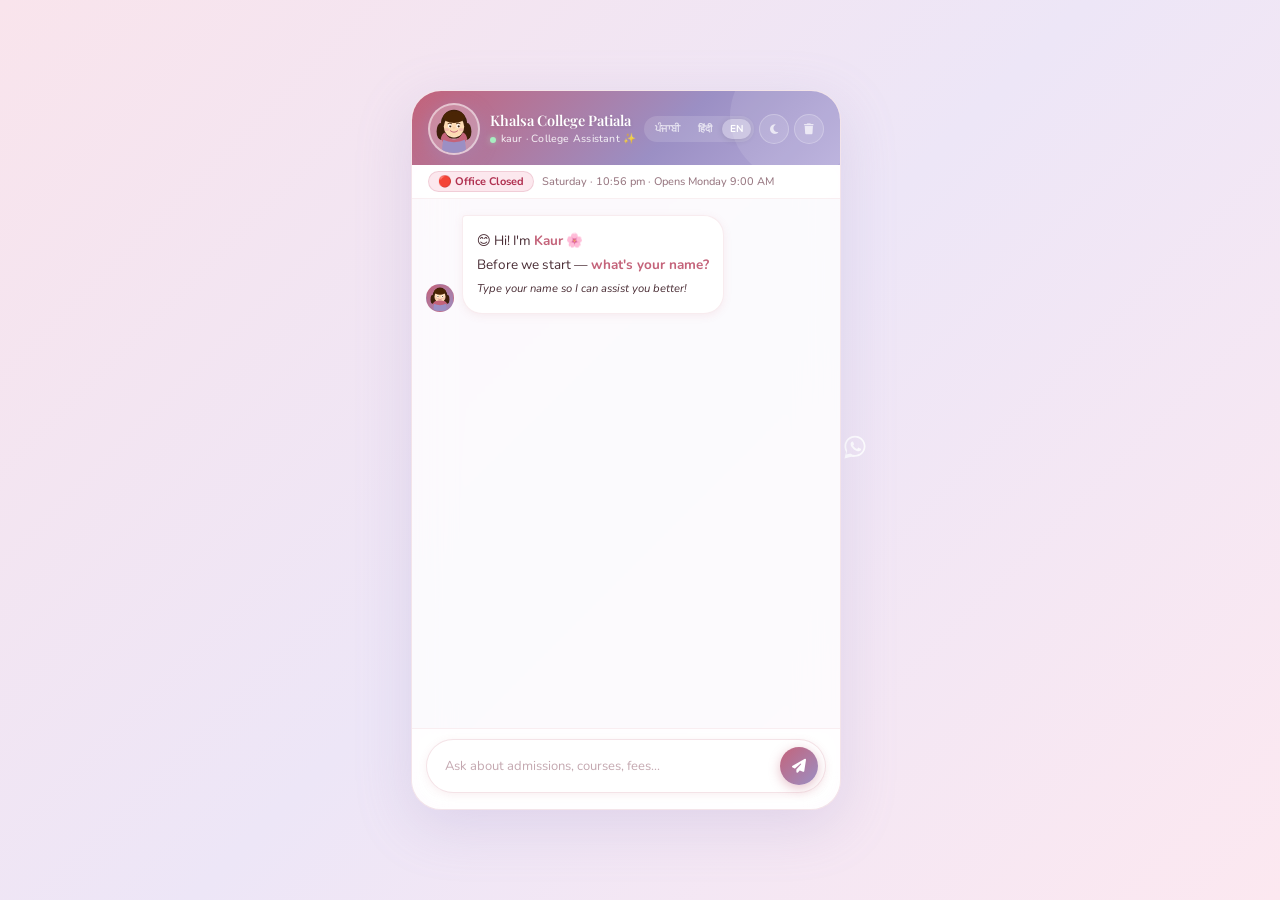
==== commit 69b3598a: "Update index.html" ====
--- a/index.html
+++ b/index.html
@@ -62,7 +62,7 @@
                 </div>
                 <div>
                     <h1>Khalsa College Patiala</h1>
-                    <p>Preet · College Inquiry Assistant ✨</p>
+                     <p>kaur · College  Assistant ✨</p>
                 </div>
             </div>
 
--- a/style.css
+++ b/style.css
@@ -168,15 +168,6 @@
 .send-btn{width:38px;height:38px;border-radius:50%;border:none;background:linear-gradient(135deg,var(--rose),var(--lavender));color:#fff;font-size:14px;cursor:pointer;display:flex;align-items:center;justify-content:center;transition:var(--transition);flex-shrink:0;box-shadow:0 3px 12px rgba(196,99,122,.4);}
 .send-btn:hover{transform:scale(1.1) rotate(-5deg);box-shadow:0 6px 20px rgba(196,99,122,.5);}
 .send-btn:active{transform:scale(.95);}
-
-/* ── WhatsApp ── */
-#whatsapp-float{position:fixed;bottom:28px;right:28px;width:56px;height:56px;border-radius:50%;background:linear-gradient(135deg,var(--wa-green),var(--wa-dark));display:flex;align-items:center;justify-content:center;box-shadow:var(--shadow-wa);z-index:999;text-decoration:none;transition:var(--transition);animation:wa-pop .5s cubic-bezier(.34,1.56,.64,1) both;animation-delay:1.2s;opacity:0;}
-@keyframes wa-pop{from{opacity:0;transform:scale(0) rotate(-30deg)}to{opacity:1;transform:scale(1) rotate(0)}}
-#whatsapp-float:hover{transform:scale(1.12) rotate(5deg);box-shadow:0 12px 36px rgba(37,211,102,.55);}
-#whatsapp-float::before{content:'';position:absolute;inset:-4px;border-radius:50%;border:2px solid rgba(37,211,102,.5);animation:wa-ring 2.4s ease-in-out infinite;}
-@keyframes wa-ring{0%,100%{transform:scale(1);opacity:.6}50%{transform:scale(1.2);opacity:0}}
-#whatsapp-float::after{content:'Chat on WhatsApp';position:absolute;right:64px;background:#1a1a2e;color:#fff;font-family:var(--font-sans);font-size:12px;font-weight:600;padding:6px 12px;border-radius:var(--radius-md);white-space:nowrap;opacity:0;pointer-events:none;transition:opacity .2s ease;}
-#whatsapp-float:hover::after{opacity:1;}
 
 /* ── Feedback ── */
 .feedback-container{animation:fade-up .28s ease both;padding:2px 0 6px;}
